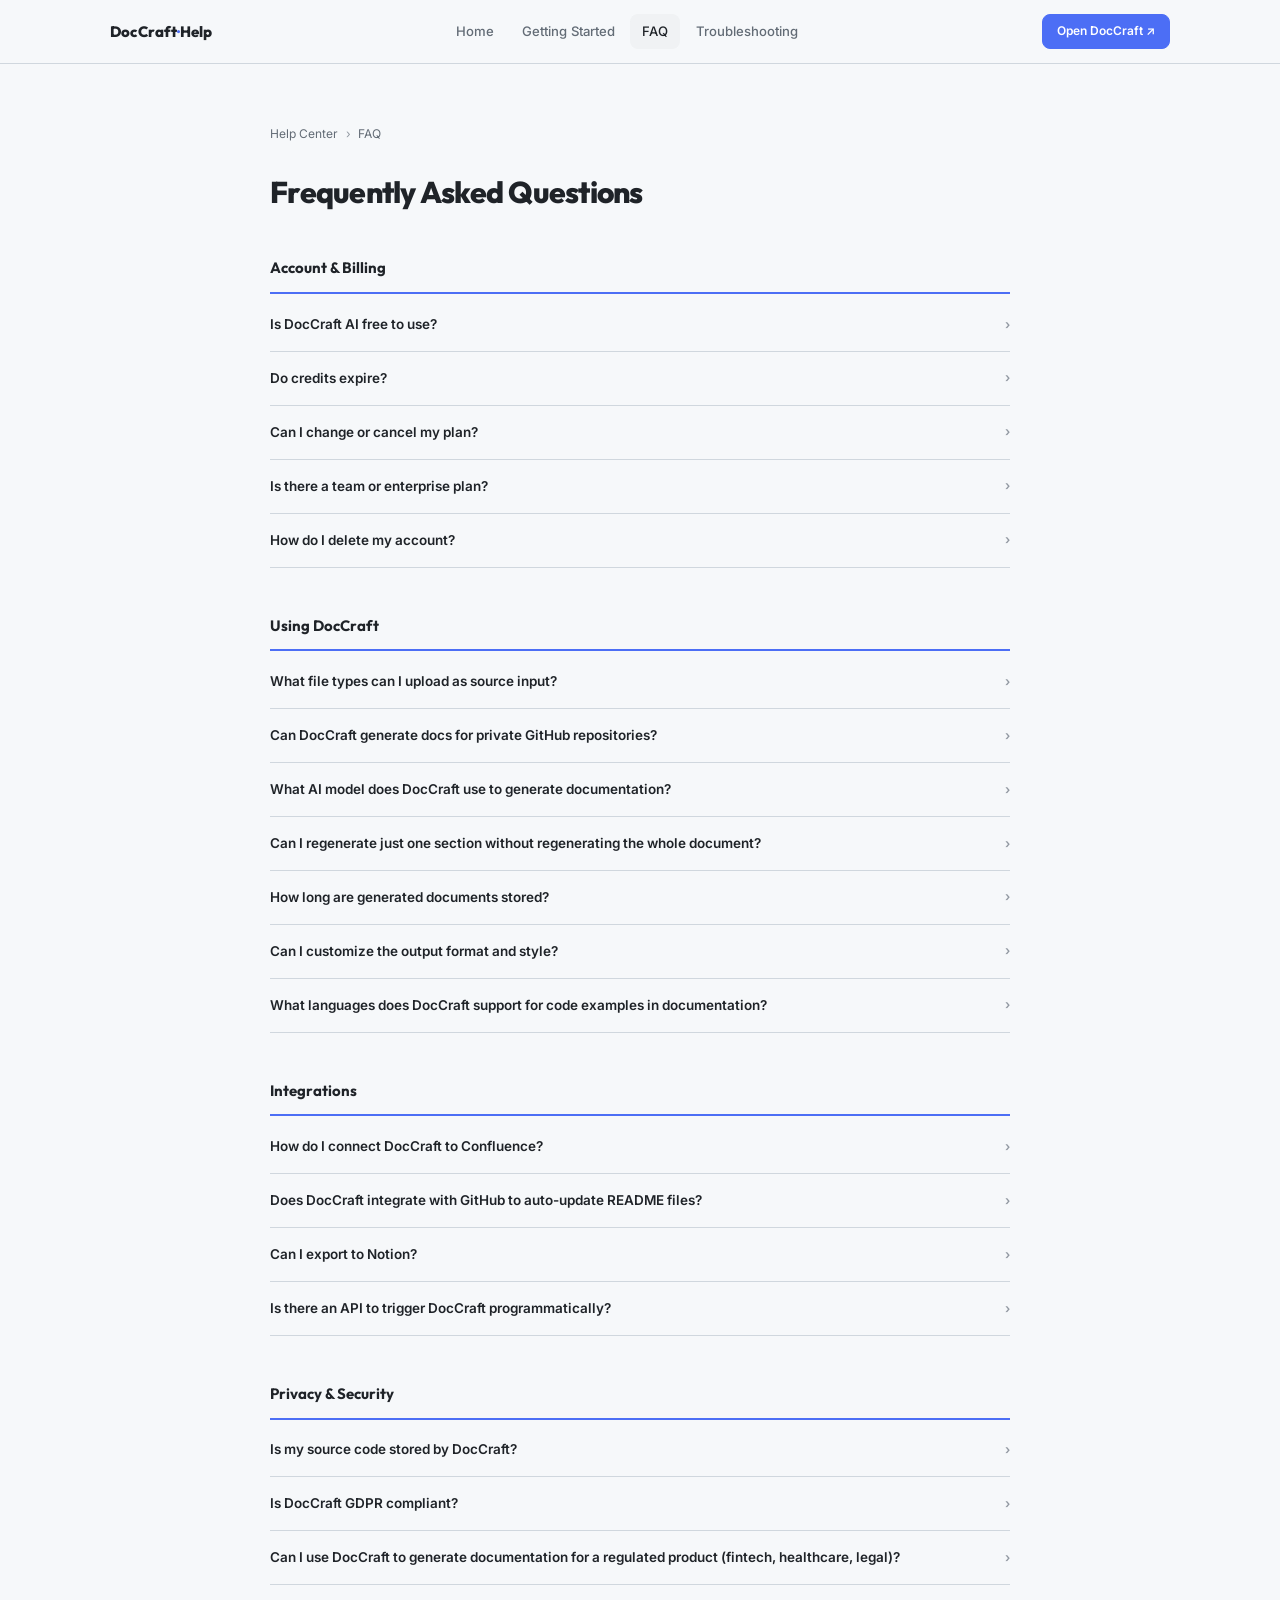
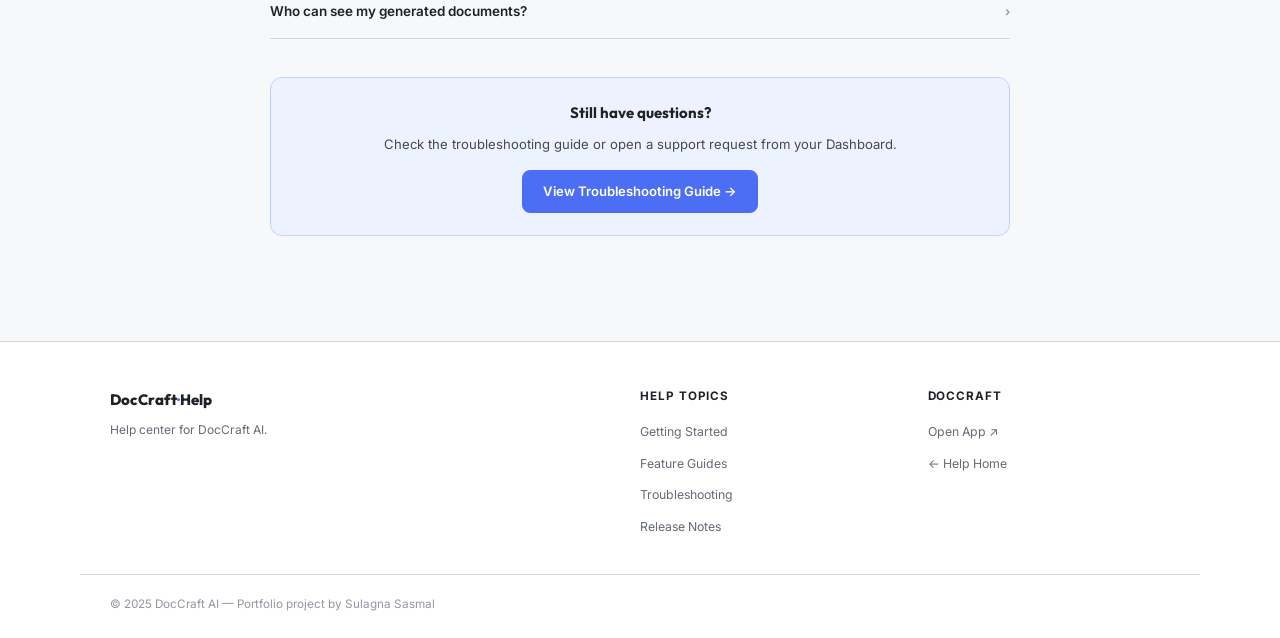
==== faq.html @ 80b824d0 "Initial commit: DocCraft AI Help Center — 7-page knowledge base" ====
<!DOCTYPE html>
<html lang="en">
<head>
<meta charset="UTF-8">
<meta name="viewport" content="width=device-width, initial-scale=1.0">
<title>Frequently Asked Questions — DocCraft Help Center</title>
<link rel="stylesheet" href="assets/css/style.css">
</head>
<body>

<nav class="nav">
  <div class="nav-inner">
    <a href="index.html" class="nav-brand">DocCraft<span>·</span>Help</a>
    <div class="nav-links">
      <a href="index.html" class="nav-link">Home</a>
      <a href="getting-started.html" class="nav-link">Getting Started</a>
      <a href="faq.html" class="nav-link active">FAQ</a>
      <a href="troubleshooting.html" class="nav-link">Troubleshooting</a>
    </div>
    <div class="nav-actions">
      <a href="https://doccraft-ten.vercel.app/" target="_blank" class="btn btn-indigo btn-sm">Open DocCraft ↗</a>
    </div>
  </div>
</nav>

<div style="max-width:var(--content-w);margin:0 auto;padding:3rem 2rem;">

  <div class="breadcrumb">
    <a href="index.html">Help Center</a>
    <span class="breadcrumb-sep">›</span>
    <span>FAQ</span>
  </div>

  <h1 style="font-family:var(--font-display);font-size:2rem;font-weight:800;color:var(--text);letter-spacing:-0.025em;margin:0.5rem 0 2rem;">Frequently Asked Questions</h1>

  <!-- SECTION 1 -->
  <div class="faq-section">
    <div class="faq-section-title">Account &amp; Billing</div>

    <div class="faq-item">
      <div class="faq-question">Is DocCraft AI free to use? <span class="faq-chevron">›</span></div>
      <div class="faq-answer">DocCraft offers a free tier that includes <strong>10 document generations per month</strong>. Free accounts also get access to all standard document types (API Reference, README, User Guide, Admin Docs, Release Notes) and all export formats. Paid plans are available for teams and higher usage volumes — see the Pricing page for current plans.</div>
    </div>

    <div class="faq-item">
      <div class="faq-question">Do credits expire? <span class="faq-chevron">›</span></div>
      <div class="faq-answer">Free-tier monthly generations reset on your account anniversary date each month. They do not roll over — unused generations in a given month are not added to the following month. Paid plan credits follow the same reset cycle unless otherwise specified in your plan terms.</div>
    </div>

    <div class="faq-item">
      <div class="faq-question">Can I change or cancel my plan? <span class="faq-chevron">›</span></div>
      <div class="faq-answer">Yes. You can upgrade, downgrade, or cancel from your Account Settings → Billing page at any time. Cancellation takes effect at the end of your current billing cycle. You retain access to all generated documents in your dashboard regardless of plan status.</div>
    </div>

    <div class="faq-item">
      <div class="faq-question">Is there a team or enterprise plan? <span class="faq-chevron">›</span></div>
      <div class="faq-answer">Team plans supporting multiple users, shared projects, and centralized billing are on the roadmap for 2025. Currently, DocCraft is designed for individual users. If you need team access, contact the support email to discuss early access options.</div>
    </div>

    <div class="faq-item">
      <div class="faq-question">How do I delete my account? <span class="faq-chevron">›</span></div>
      <div class="faq-answer">Navigate to Account Settings → Privacy → Delete Account. This permanently deletes all your documents, generation history, and account data. This action cannot be undone. If you have an active paid subscription, please cancel it first to avoid further charges.</div>
    </div>
  </div>

  <!-- SECTION 2 -->
  <div class="faq-section">
    <div class="faq-section-title">Using DocCraft</div>

    <div class="faq-item">
      <div class="faq-question">What file types can I upload as source input? <span class="faq-chevron">›</span></div>
      <div class="faq-answer">DocCraft accepts: <strong>OpenAPI/Swagger specs</strong> (<code>.yaml</code>, <code>.json</code>), <strong>Postman collections</strong> (<code>.json</code>), <strong>plain text and Markdown</strong> (<code>.txt</code>, <code>.md</code>), and <strong>code files</strong> (<code>.js</code>, <code>.py</code>, <code>.ts</code>, <code>.go</code>, <code>.java</code>, and others). You can also paste a GitHub repository URL directly — DocCraft will fetch the public repo contents.</div>
    </div>

    <div class="faq-item">
      <div class="faq-question">Can DocCraft generate docs for private GitHub repositories? <span class="faq-chevron">›</span></div>
      <div class="faq-answer">Direct private repo ingestion via GitHub URL is not currently supported. For private repos, the recommended approach is to export a Postman collection, export your OpenAPI spec, or copy/paste relevant source files directly into the DocCraft input field. Full GitHub OAuth integration (including private repo access) is planned.</div>
    </div>

    <div class="faq-item">
      <div class="faq-question">What AI model does DocCraft use to generate documentation? <span class="faq-chevron">›</span></div>
      <div class="faq-answer">DocCraft uses a combination of large language models optimized for technical writing tasks. The specific model combination and version is not disclosed as it may change as the product evolves. The output is post-processed with terminology normalization and structure formatting passes to ensure consistency across generated sections.</div>
    </div>

    <div class="faq-item">
      <div class="faq-question">Can I regenerate just one section without regenerating the whole document? <span class="faq-chevron">›</span></div>
      <div class="faq-answer">Yes. In the Document Editor, hover over any section and click the <strong>Regenerate</strong> icon (a circular arrow). A prompt field will appear allowing you to give specific instructions for that section — for example: "Make this more concise", "Add a Python code example", or "Rewrite this for non-technical users". Section-level regeneration does not affect other sections.</div>
    </div>

    <div class="faq-item">
      <div class="faq-question">How long are generated documents stored? <span class="faq-chevron">›</span></div>
      <div class="faq-answer">Generated documents are stored in your dashboard for <strong>90 days</strong> from creation date. After 90 days, documents are automatically deleted unless you have exported them or saved them to an integration. Free-tier users should export important documents promptly. Paid plan users may have extended storage — check your plan details.</div>
    </div>

    <div class="faq-item">
      <div class="faq-question">Can I customize the output format and style? <span class="faq-chevron">›</span></div>
      <div class="faq-answer">Yes. DocCraft supports <strong>custom tone instructions</strong> (technical, approachable, concise), section inclusion/exclusion, and custom templates. In Advanced Settings, you can specify a company style guide summary, preferred heading hierarchy, and terminology preferences. These are applied to the generation prompt before processing.</div>
    </div>

    <div class="faq-item">
      <div class="faq-question">What languages does DocCraft support for code examples in documentation? <span class="faq-chevron">›</span></div>
      <div class="faq-answer">When generating API references, DocCraft can produce code examples in <strong>Node.js, Python, cURL, Ruby, PHP, Go, and Java</strong>. Language selection is available in the Advanced Settings panel before generation. If your source is a typed language like TypeScript or Kotlin, DocCraft will maintain the original language for examples while offering translated examples in your selected secondary languages.</div>
    </div>
  </div>

  <!-- SECTION 3 -->
  <div class="faq-section">
    <div class="faq-section-title">Integrations</div>

    <div class="faq-item">
      <div class="faq-question">How do I connect DocCraft to Confluence? <span class="faq-chevron">›</span></div>
      <div class="faq-answer">Go to <strong>Settings → Integrations → Confluence</strong>. You'll need your Confluence Cloud workspace URL (e.g., <code>https://yourcompany.atlassian.net</code>) and a Confluence API token. You can generate an API token at <code>id.atlassian.com → Security → API tokens</code>. Once connected, you can select a target Space and parent page before exporting any document.</div>
    </div>

    <div class="faq-item">
      <div class="faq-question">Does DocCraft integrate with GitHub to auto-update README files? <span class="faq-chevron">›</span></div>
      <div class="faq-answer">Auto-push to GitHub is not yet available. Currently, you export your generated README as a Markdown file and commit it to your repository manually. A GitHub integration that allows direct push (including PR creation) is in active development.</div>
    </div>

    <div class="faq-item">
      <div class="faq-question">Can I export to Notion? <span class="faq-chevron">›</span></div>
      <div class="faq-answer">Notion export via the Notion API is on the roadmap. Currently, the best workaround is to export your document as Markdown and use Notion's built-in Markdown import feature (Block menu → Import → Text &amp; Markdown). Notion does not preserve all HTML structure from the HTML export, so Markdown is the recommended format for Notion.</div>
    </div>

    <div class="faq-item">
      <div class="faq-question">Is there an API to trigger DocCraft programmatically? <span class="faq-chevron">›</span></div>
      <div class="faq-answer">A DocCraft REST API is in development and expected in 2025 H1. The API will allow trigger-based generation from CI/CD pipelines (e.g., regenerate API reference on every OpenAPI spec change) and programmatic export to connected destinations. Early API access is available — contact support if you have an enterprise use case.</div>
    </div>
  </div>

  <!-- SECTION 4 -->
  <div class="faq-section">
    <div class="faq-section-title">Privacy &amp; Security</div>

    <div class="faq-item">
      <div class="faq-question">Is my source code stored by DocCraft? <span class="faq-chevron">›</span></div>
      <div class="faq-answer">Source material you upload is processed in-memory for generation and is <strong>not persistently stored</strong> after generation completes. The generated document output is stored in your dashboard (see storage policy above). DocCraft does not use your source code to train or fine-tune AI models. See the full Privacy Policy for details.</div>
    </div>

    <div class="faq-item">
      <div class="faq-question">Is DocCraft GDPR compliant? <span class="faq-chevron">›</span></div>
      <div class="faq-answer">DocCraft processes data in compliance with GDPR. User data is stored in EU-region infrastructure. You can request a full data export or account deletion at any time from Account Settings → Privacy. Data deletion requests are fulfilled within 30 days of submission.</div>
    </div>

    <div class="faq-item">
      <div class="faq-question">Can I use DocCraft to generate documentation for a regulated product (fintech, healthcare, legal)? <span class="faq-chevron">›</span></div>
      <div class="faq-answer">DocCraft can generate draft documentation for regulated products. However, all AI-generated content must be reviewed, verified, and approved by qualified human reviewers before use in production, regulatory submissions, or customer-facing materials. DocCraft output is a starting point, not a compliance-ready final deliverable.</div>
    </div>

    <div class="faq-item">
      <div class="faq-question">Who can see my generated documents? <span class="faq-chevron">›</span></div>
      <div class="faq-answer">By default, all documents are <strong>private</strong> — visible only to your account. DocCraft does not have a public sharing feature at this time. When you export a document, the exported file exists only on your local device. No team members, DocCraft staff, or third parties can access your documents without your explicit sharing action.</div>
    </div>
  </div>

  <div style="background:var(--indigo-light);border:1px solid var(--indigo-border);border-radius:var(--radius-lg);padding:1.5rem;text-align:center;margin-top:2rem;">
    <div style="font-family:var(--font-display);font-weight:700;color:var(--text);margin-bottom:0.5rem;">Still have questions?</div>
    <p style="font-size:0.875rem;color:var(--text-2);margin-bottom:1rem;">Check the troubleshooting guide or open a support request from your Dashboard.</p>
    <a href="troubleshooting.html" class="btn btn-indigo">View Troubleshooting Guide →</a>
  </div>

</div>

<footer class="footer">
  <div class="footer-grid">
    <div><div class="footer-brand">DocCraft<span>·</span>Help</div><p class="footer-desc">Help center for DocCraft AI.</p></div>
    <div>
      <div class="footer-col-title">Help Topics</div>
      <ul class="footer-links">
        <li><a href="getting-started.html">Getting Started</a></li>
        <li><a href="feature-generate.html">Feature Guides</a></li>
        <li><a href="troubleshooting.html">Troubleshooting</a></li>
        <li><a href="release-notes.html">Release Notes</a></li>
      </ul>
    </div>
    <div>
      <div class="footer-col-title">DocCraft</div>
      <ul class="footer-links">
        <li><a href="https://doccraft-ten.vercel.app/" target="_blank">Open App ↗</a></li>
        <li><a href="index.html">← Help Home</a></li>
      </ul>
    </div>
  </div>
  <div class="footer-bottom"><span class="footer-copyright">© 2025 DocCraft AI — Portfolio project by Sulagna Sasmal</span></div>
</footer>

<script src="assets/js/search.js"></script>
</body>
</html>
---- assets/css/style.css ----
/* ============================================================
   DocCraft Help Center — Style System
   Design: Indigo primary · Outfit · Inter · JetBrains Mono
   ============================================================ */

@import url('https://fonts.googleapis.com/css2?family=Outfit:wght@300;400;500;600;700;800&family=Inter:wght@400;500;600&family=JetBrains+Mono:wght@400;500&display=swap');

*, *::before, *::after { margin: 0; padding: 0; box-sizing: border-box; }
html { font-size: 15px; scroll-behavior: smooth; }

:root {
  --bg: #f6f8fa; --bg-card: #fff; --bg-hover: #f0f2f4; --bg-tag: #eaeef2;
  --border: #d0d7de; --border-dark: #b0b8c2;
  --text: #1f2328; --text-2: #424a53; --text-3: #636c76; --text-4: #9198a1;

  --indigo: #4c6ef5; --indigo-hover: #3b5bdb; --indigo-light: #edf2ff; --indigo-border: #c5d0fd;
  --amber: #d97706; --amber-hover: #b45309; --amber-bg: #fffbeb; --amber-border: #fde68a;
  --teal: #0d9488; --teal-bg: #f0fdfa; --teal-border: #99f6e4;
  --green: #1a7f37; --green-bg: #dafbe1; --green-border: #99e6b0;
  --red: #cf222e; --red-bg: #ffebe9; --red-border: #ffcecb;
  --purple: #7c3aed; --purple-bg: #f5f3ff; --purple-border: #ddd6fe;
  --orange: #c2410c; --orange-bg: #fff7ed; --orange-border: #fed7aa;

  --code-bg: #0f172a; --code-text: #e2e8f0;
  --nav-h: 64px; --wide-w: 1120px; --content-w: 800px;
  --radius: 8px; --radius-lg: 12px;
  --shadow: 0 1px 3px rgba(31,35,40,0.08), 0 4px 12px rgba(31,35,40,0.04);
  --shadow-lg: 0 4px 16px rgba(31,35,40,0.12);
  --font-display: 'Outfit', system-ui, sans-serif;
  --font-body: 'Inter', system-ui, sans-serif;
  --font-mono: 'JetBrains Mono', monospace;
}

body { font-family: var(--font-body); background: var(--bg); color: var(--text); line-height: 1.7; }
::-webkit-scrollbar { width: 6px; } ::-webkit-scrollbar-thumb { background: var(--border-dark); border-radius: 10px; }

/* NAV */
.nav { position: sticky; top: 0; z-index: 100; height: var(--nav-h); background: rgba(246,248,250,0.95); backdrop-filter: blur(12px); border-bottom: 1px solid var(--border); display: flex; align-items: center; }
.nav-inner { max-width: var(--wide-w); margin: 0 auto; padding: 0 2rem; width: 100%; display: flex; align-items: center; justify-content: space-between; gap: 2rem; }
.nav-brand { font-family: var(--font-display); font-size: 1rem; font-weight: 800; color: var(--text); text-decoration: none; }
.nav-brand span { color: var(--indigo); }
.nav-links { display: flex; align-items: center; gap: 0.25rem; }
.nav-link { color: var(--text-3); text-decoration: none; font-size: 0.875rem; font-weight: 500; padding: 6px 12px; border-radius: var(--radius); transition: all 0.15s; }
.nav-link:hover, .nav-link.active { background: var(--bg-hover); color: var(--text); }
.nav-actions { display: flex; align-items: center; gap: 0.5rem; }

/* BUTTONS */
.btn { display: inline-flex; align-items: center; gap: 6px; font-family: var(--font-body); font-size: 0.875rem; font-weight: 600; padding: 9px 20px; border-radius: var(--radius); text-decoration: none; transition: all 0.15s; cursor: pointer; border: none; white-space: nowrap; }
.btn-indigo { background: var(--indigo); color: #fff; border: 1px solid var(--indigo); }
.btn-indigo:hover { background: var(--indigo-hover); border-color: var(--indigo-hover); }
.btn-amber { background: var(--amber); color: #fff; border: 1px solid var(--amber); }
.btn-amber:hover { background: var(--amber-hover); }
.btn-outline { background: transparent; color: var(--text-2); border: 1px solid var(--border); }
.btn-outline:hover { background: var(--bg-hover); color: var(--text); border-color: var(--border-dark); }
.btn-sm { padding: 6px 14px; font-size: 0.8rem; }

/* BADGES */
.badge { display: inline-flex; align-items: center; gap: 4px; font-family: var(--font-mono); font-size: 0.68rem; font-weight: 500; line-height: 1; padding: 3px 8px; border-radius: 20px; white-space: nowrap; }
.badge-indigo { background: var(--indigo-light); color: var(--indigo); border: 1px solid var(--indigo-border); }
.badge-amber { background: var(--amber-bg); color: var(--amber); border: 1px solid var(--amber-border); }
.badge-green { background: var(--green-bg); color: var(--green); border: 1px solid var(--green-border); }
.badge-teal { background: var(--teal-bg); color: var(--teal); border: 1px solid var(--teal-border); }
.badge-red { background: var(--red-bg); color: var(--red); border: 1px solid var(--red-border); }
.badge-gray { background: var(--bg-tag); color: var(--text-2); border: 1px solid var(--border); }
.badge-purple { background: var(--purple-bg); color: var(--purple); border: 1px solid var(--purple-border); }
.badge-orange { background: var(--orange-bg); color: var(--orange); border: 1px solid var(--orange-border); }

/* LAYOUT */
.container { max-width: var(--wide-w); margin: 0 auto; padding: 0 2rem; }
.container-narrow { max-width: var(--content-w); margin: 0 auto; padding: 0 2rem; }
.section { padding: 4rem 0; }
.section-label { font-family: var(--font-mono); font-size: 0.68rem; font-weight: 700; letter-spacing: 0.12em; text-transform: uppercase; color: var(--indigo); margin-bottom: 0.5rem; }
.section-title { font-family: var(--font-display); font-size: clamp(1.5rem,3vw,2rem); font-weight: 800; color: var(--text); letter-spacing: -0.02em; margin-bottom: 0.75rem; }
.section-sub { color: var(--text-3); font-size: 0.95rem; line-height: 1.75; max-width: 540px; }
.divider { border: none; border-top: 1px solid var(--border); }

/* HERO SEARCH */
.help-hero { background: linear-gradient(160deg, var(--indigo-light) 0%, var(--bg) 60%); border-bottom: 1px solid var(--border); padding: 4rem 0 3rem; text-align: center; }
.help-hero h1 { font-family: var(--font-display); font-size: clamp(1.75rem,4vw,2.75rem); font-weight: 800; color: var(--text); letter-spacing: -0.025em; margin-bottom: 0.75rem; }
.help-hero p { color: var(--text-2); font-size: 1rem; margin-bottom: 2rem; }
.help-search-wrap { max-width: 560px; margin: 0 auto; position: relative; }
.help-search { width: 100%; padding: 14px 120px 14px 20px; border: 2px solid var(--border); border-radius: 40px; font-size: 0.95rem; background: var(--bg-card); color: var(--text); font-family: var(--font-body); outline: none; box-shadow: var(--shadow); }
.help-search:focus { border-color: var(--indigo); }
.help-search-btn { position: absolute; right: 6px; top: 50%; transform: translateY(-50%); background: var(--indigo); color: #fff; border: none; padding: 8px 20px; border-radius: 30px; font-size: 0.82rem; font-weight: 600; cursor: pointer; font-family: var(--font-body); }
.popular-chips { display: flex; gap: 0.5rem; justify-content: center; flex-wrap: wrap; margin-top: 1.25rem; }
.popular-chip { font-size: 0.78rem; padding: 5px 12px; background: var(--bg-card); border: 1px solid var(--border); border-radius: 20px; color: var(--text-3); cursor: pointer; text-decoration: none; transition: all 0.15s; }
.popular-chip:hover { border-color: var(--indigo); color: var(--indigo); background: var(--indigo-light); }

/* CATEGORY CARDS */
.category-grid { display: grid; grid-template-columns: repeat(3,1fr); gap: 1.25rem; margin-top: 2rem; }
.category-card { background: var(--bg-card); border: 1px solid var(--border); border-radius: var(--radius-lg); padding: 1.5rem; text-decoration: none; transition: all 0.2s; display: flex; align-items: flex-start; gap: 1rem; }
.category-card:hover { box-shadow: var(--shadow-lg); border-color: var(--indigo); transform: translateY(-2px); }
.category-icon { width: 40px; height: 40px; border-radius: var(--radius); background: var(--indigo-light); display: flex; align-items: center; justify-content: center; font-size: 1.1rem; flex-shrink: 0; }
.category-card-title { font-family: var(--font-display); font-weight: 700; color: var(--text); font-size: 0.9rem; margin-bottom: 0.25rem; }
.category-card-count { font-size: 0.76rem; color: var(--text-3); }

/* ARTICLE LIST */
.article-item { display: flex; align-items: flex-start; gap: 0.75rem; padding: 0.9rem 0; border-bottom: 1px solid var(--border); text-decoration: none; }
.article-item:last-child { border-bottom: none; }
.article-item:hover .article-title { color: var(--indigo); }
.article-icon { color: var(--text-4); font-size: 0.85rem; margin-top: 3px; flex-shrink: 0; }
.article-title { font-size: 0.875rem; font-weight: 600; color: var(--text); display: block; margin-bottom: 0.2rem; }
.article-meta { font-size: 0.75rem; color: var(--text-4); display: flex; gap: 1rem; }

/* STEP CONTENT */
.step-list { display: flex; flex-direction: column; gap: 3rem; margin-top: 2rem; }
.step-item { display: flex; gap: 1.5rem; }
.step-badge { width: 36px; height: 36px; border-radius: 50%; background: var(--indigo); color: #fff; display: flex; align-items: center; justify-content: center; font-family: var(--font-display); font-weight: 800; font-size: 0.9rem; flex-shrink: 0; margin-top: 3px; }
.step-body {}
.step-title { font-family: var(--font-display); font-size: 1.15rem; font-weight: 700; color: var(--text); margin-bottom: 0.75rem; }
.step-body p { font-size: 0.9rem; color: var(--text-2); line-height: 1.85; margin-bottom: 0.75rem; }
.step-body ul, .step-body ol { color: var(--text-2); font-size: 0.88rem; padding-left: 1.5rem; margin-bottom: 0.75rem; }
.step-body li { line-height: 1.75; margin-bottom: 0.3rem; }
.step-body strong { color: var(--text); font-weight: 600; }
.step-body code { font-family: var(--font-mono); font-size: 0.82em; background: var(--bg-tag); padding: 1px 6px; border-radius: 4px; color: var(--indigo); border: 1px solid var(--border); }

/* CALLOUTS */
.callout { border-radius: var(--radius); padding: 1rem 1.25rem; margin: 1.25rem 0; border-left: 3px solid; }
.callout-title { font-family: var(--font-mono); font-size: 0.7rem; font-weight: 700; text-transform: uppercase; letter-spacing: 0.08em; margin-bottom: 0.35rem; }
.callout p { font-size: 0.875rem; line-height: 1.7; color: var(--text-2); margin: 0; }
.callout-tip { background: var(--teal-bg); border-color: var(--teal); } .callout-tip .callout-title { color: var(--teal); }
.callout-note { background: var(--indigo-light); border-color: var(--indigo); } .callout-note .callout-title { color: var(--indigo); }
.callout-warning { background: var(--orange-bg); border-color: var(--orange); } .callout-warning .callout-title { color: var(--orange); }
.callout-danger { background: var(--red-bg); border-color: var(--red); } .callout-danger .callout-title { color: var(--red); }

/* CODE BLOCK */
.code-block { background: var(--code-bg); color: var(--code-text); border-radius: var(--radius); padding: 1.25rem 1.5rem; margin: 1rem 0; font-family: var(--font-mono); font-size: 0.8rem; line-height: 1.8; overflow-x: auto; white-space: pre; }

/* FAQ ACCORDION */
.faq-section { margin-bottom: 2.5rem; }
.faq-section-title { font-family: var(--font-display); font-size: 1rem; font-weight: 700; color: var(--text); padding: 0.5rem 0 0.75rem; border-bottom: 2px solid var(--indigo); margin-bottom: 0.25rem; }
.faq-item { border-bottom: 1px solid var(--border); }
.faq-question { display: flex; align-items: center; justify-content: space-between; padding: 1rem 0; cursor: pointer; font-weight: 600; font-size: 0.9rem; color: var(--text); gap: 1rem; user-select: none; }
.faq-question:hover { color: var(--indigo); }
.faq-chevron { color: var(--text-4); font-size: 0.85rem; transition: transform 0.2s; flex-shrink: 0; }
.faq-item.open .faq-chevron { transform: rotate(90deg); }
.faq-answer { display: none; padding: 0 0 1rem; font-size: 0.875rem; color: var(--text-2); line-height: 1.8; }
.faq-item.open .faq-answer { display: block; }

/* TROUBLESHOOT CARDS */
.troubleshoot-card { background: var(--bg-card); border: 1px solid var(--border); border-radius: var(--radius-lg); padding: 1.5rem; margin-bottom: 1.25rem; }
.troubleshoot-problem { font-family: var(--font-display); font-size: 1rem; font-weight: 700; color: var(--text); margin-bottom: 0.5rem; }
.troubleshoot-cause { font-size: 0.83rem; color: var(--text-3); margin-bottom: 1rem; font-style: italic; }
.troubleshoot-steps { font-size: 0.875rem; color: var(--text-2); }
.troubleshoot-steps ol { padding-left: 1.25rem; }
.troubleshoot-steps li { margin-bottom: 0.4rem; line-height: 1.7; }
.troubleshoot-steps code { font-family: var(--font-mono); font-size: 0.82em; background: var(--bg-tag); padding: 1px 6px; border-radius: 4px; color: var(--indigo); border: 1px solid var(--border); }

/* RELEASE NOTES TIMELINE */
.release-item { display: flex; gap: 1.5rem; padding: 2rem 0; border-bottom: 1px solid var(--border); }
.release-item:first-child { padding-top: 0; }
.release-meta { flex: 0 0 120px; }
.release-version { font-family: var(--font-display); font-size: 1rem; font-weight: 800; color: var(--text); }
.release-date { font-family: var(--font-mono); font-size: 0.72rem; color: var(--text-4); margin-top: 0.25rem; }
.release-body {}
.release-section-title { font-family: var(--font-mono); font-size: 0.68rem; font-weight: 700; text-transform: uppercase; letter-spacing: 0.08em; margin: 0.75rem 0 0.5rem; }
.release-section-new { color: var(--green); }
.release-section-improved { color: var(--indigo); }
.release-section-fixed { color: var(--orange); }
.release-body ul { padding-left: 1.25rem; }
.release-body li { font-size: 0.85rem; color: var(--text-2); line-height: 1.7; margin-bottom: 0.3rem; }

/* BREADCRUMB */
.breadcrumb { display: flex; align-items: center; gap: 0.5rem; font-size: 0.8rem; color: var(--text-3); padding: 1rem 0; flex-wrap: wrap; }
.breadcrumb a { color: var(--text-3); text-decoration: none; }
.breadcrumb a:hover { color: var(--indigo); }
.breadcrumb-sep { color: var(--text-4); }

/* FOOTER */
.footer { background: var(--bg-card); border-top: 1px solid var(--border); padding: 3rem 0 1.5rem; margin-top: 4rem; }
.footer-grid { max-width: var(--wide-w); margin: 0 auto; padding: 0 2rem; display: grid; grid-template-columns: 2fr 1fr 1fr; gap: 3rem; }
.footer-brand { font-family: var(--font-display); font-size: 1rem; font-weight: 800; color: var(--text); }
.footer-brand span { color: var(--indigo); }
.footer-desc { font-size: 0.8rem; color: var(--text-3); line-height: 1.7; margin-top: 0.5rem; }
.footer-col-title { font-size: 0.78rem; font-weight: 700; text-transform: uppercase; letter-spacing: 0.08em; color: var(--text); margin-bottom: 0.75rem; }
.footer-links { list-style: none; }
.footer-links li { margin-bottom: 0.4rem; }
.footer-links a { font-size: 0.82rem; color: var(--text-3); text-decoration: none; }
.footer-links a:hover { color: var(--indigo); }
.footer-bottom { max-width: var(--wide-w); margin: 2rem auto 0; padding: 1rem 2rem 0; border-top: 1px solid var(--border); }
.footer-copyright { font-size: 0.78rem; color: var(--text-4); }

@media (max-width: 1024px) { .category-grid { grid-template-columns: repeat(2,1fr); } }
@media (max-width: 768px) { .category-grid { grid-template-columns: 1fr; } .nav-links { display: none; } .footer-grid { grid-template-columns: 1fr; gap: 2rem; } }
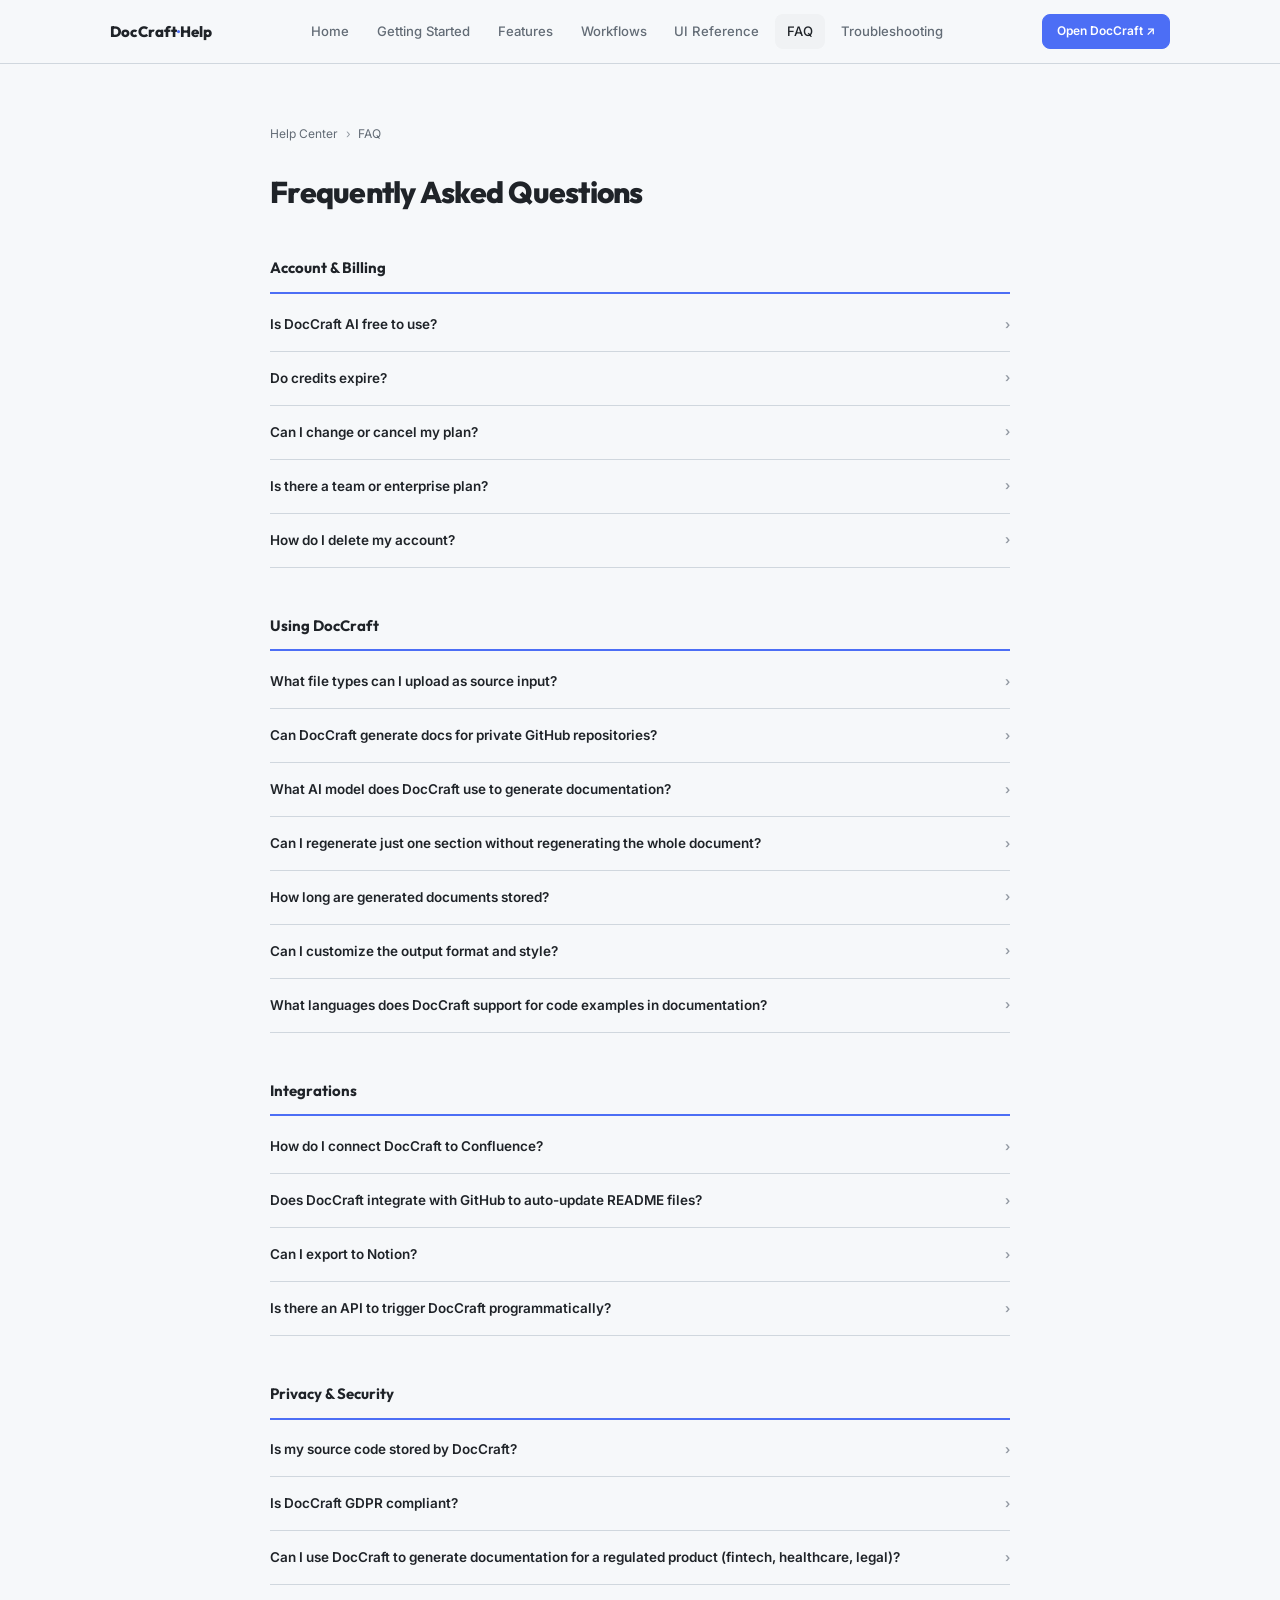
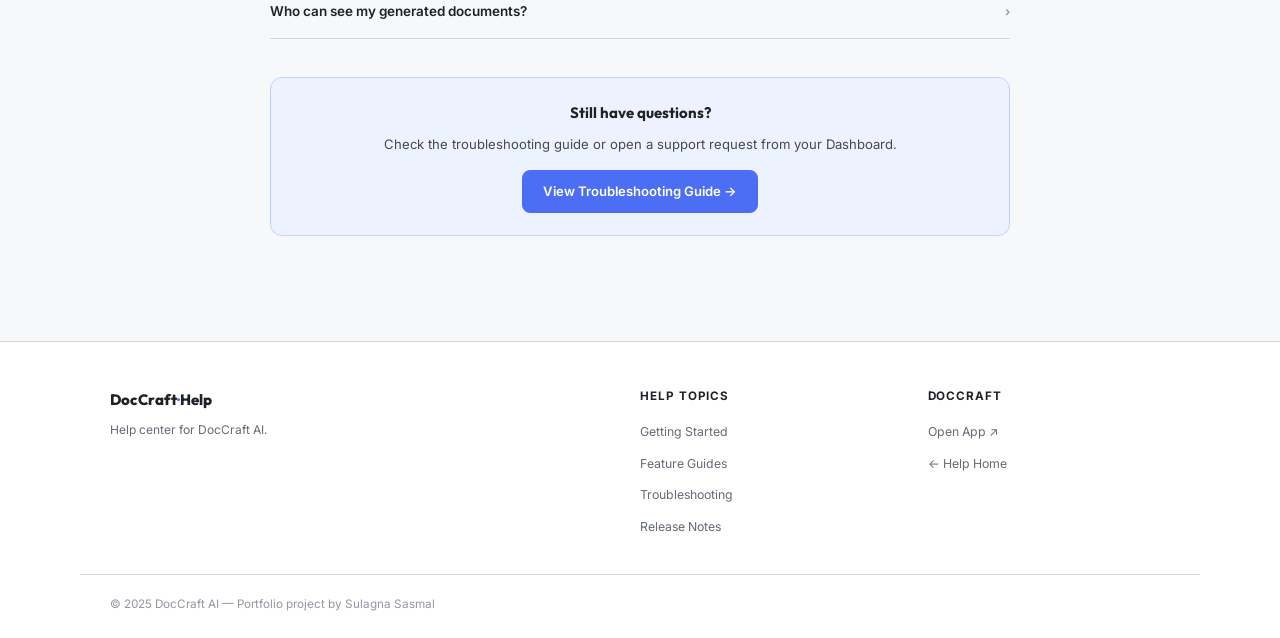
==== commit a09528ff: "Phase 4: Add workflow guides and UI reference — task-based help docs" ====
--- a/faq.html
+++ b/faq.html
@@ -14,6 +14,9 @@
     <div class="nav-links">
       <a href="index.html" class="nav-link">Home</a>
       <a href="getting-started.html" class="nav-link">Getting Started</a>
+      <a href="feature-generate.html" class="nav-link">Features</a>
+      <a href="workflows.html" class="nav-link">Workflows</a>
+      <a href="ui-reference.html" class="nav-link">UI Reference</a>
       <a href="faq.html" class="nav-link active">FAQ</a>
       <a href="troubleshooting.html" class="nav-link">Troubleshooting</a>
     </div>
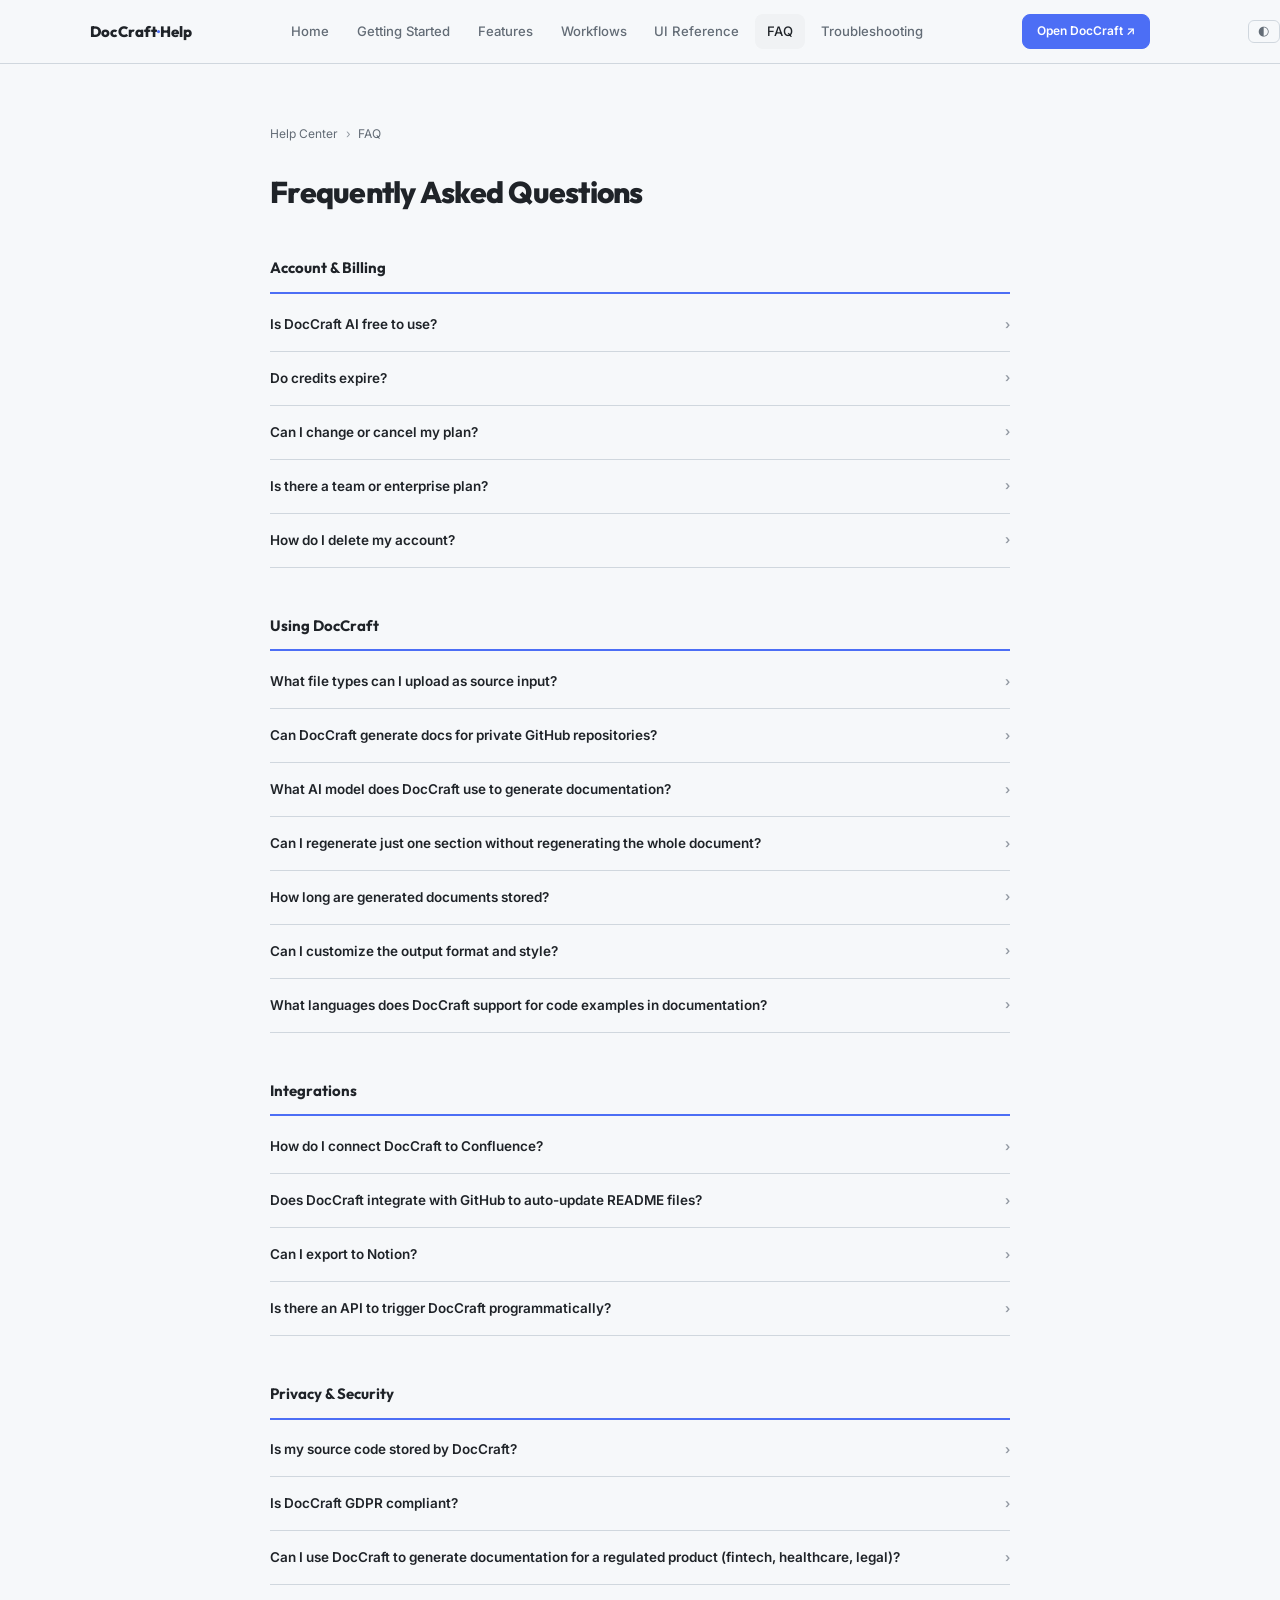
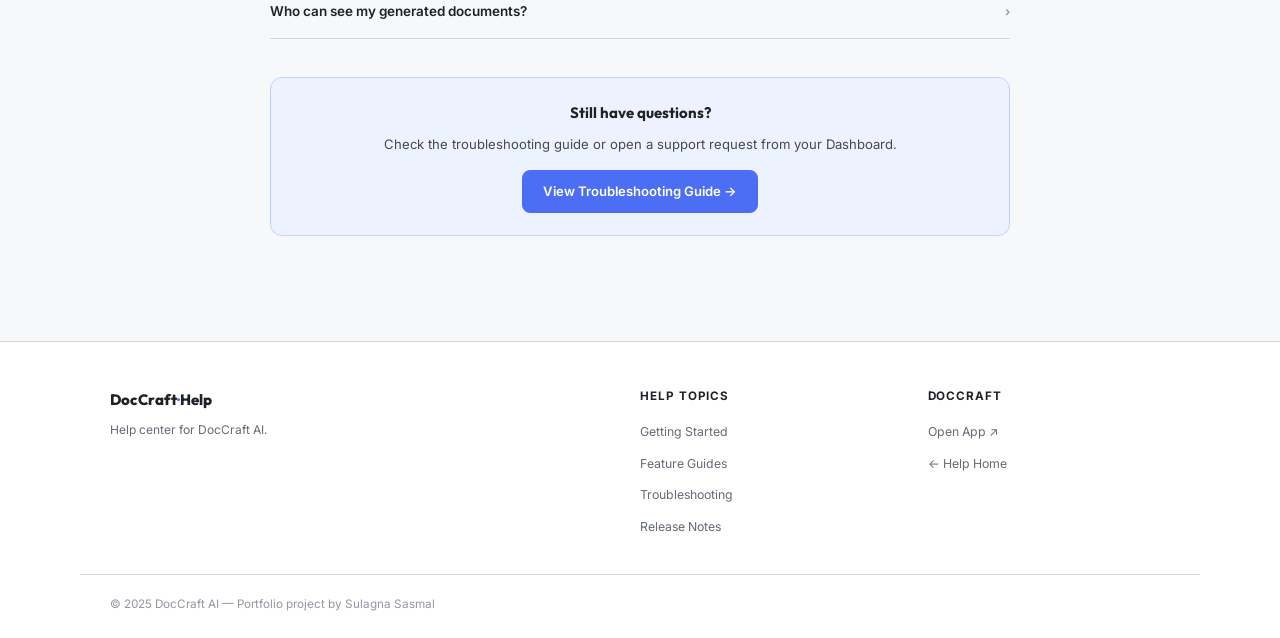
==== commit f71e2f3d: "Add dark/light mode, theme.js, and README - Add dark theme CSS to style.css ([data-theme="dark"] var" ====
--- a/faq.html
+++ b/faq.html
@@ -5,6 +5,7 @@
 <meta name="viewport" content="width=device-width, initial-scale=1.0">
 <title>Frequently Asked Questions — DocCraft Help Center</title>
 <link rel="stylesheet" href="assets/css/style.css">
+<script>(function(){var t=localStorage.getItem("theme");if(t)document.documentElement.setAttribute("data-theme",t);else if(window.matchMedia("(prefers-color-scheme:dark)").matches)document.documentElement.setAttribute("data-theme","dark");else document.documentElement.setAttribute("data-theme","light");})()</script>
 </head>
 <body>
 
@@ -24,6 +25,7 @@
       <a href="https://doccraft-ten.vercel.app/" target="_blank" class="btn btn-indigo btn-sm">Open DocCraft ↗</a>
     </div>
   </div>
+  <button class="theme-toggle" id="theme-toggle" aria-label="Toggle dark mode">&#9680;</button>
 </nav>
 
 <div style="max-width:var(--content-w);margin:0 auto;padding:3rem 2rem;">
@@ -188,5 +190,6 @@
 </footer>
 
 <script src="assets/js/search.js"></script>
+<script src="assets/js/theme.js"></script>
 </body>
 </html>
--- a/assets/css/style.css
+++ b/assets/css/style.css
@@ -182,3 +182,39 @@
 
 @media (max-width: 1024px) { .category-grid { grid-template-columns: repeat(2,1fr); } }
 @media (max-width: 768px) { .category-grid { grid-template-columns: 1fr; } .nav-links { display: none; } .footer-grid { grid-template-columns: 1fr; gap: 2rem; } }
+
+/* ═══════════════════════════════════════════════
+   DARK THEME
+   ═══════════════════════════════════════════════ */
+[data-theme="dark"] {
+  --bg:          #0f172a;
+  --bg-card:     #1e293b;
+  --bg-hover:    #334155;
+  --bg-tag:      #1e293b;
+  --border:      #334155;
+  --border-dark: #475569;
+  --text:        #f1f5f9;
+  --text-2:      #cbd5e1;
+  --text-3:      #94a3b8;
+  --text-4:      #64748b;
+  --code-bg:     #0f172a;
+  --code-text:   #e2e8f0;
+}
+[data-theme="dark"] .nav { background: rgba(15,23,42,0.95); border-bottom-color: var(--border); }
+[data-theme="dark"] body { background: var(--bg); color: var(--text); }
+
+/* Theme toggle */
+.theme-toggle {
+  background: none;
+  border: 1px solid var(--border);
+  color: var(--text-3);
+  cursor: pointer;
+  border-radius: 6px;
+  padding: 0.3rem 0.65rem;
+  font-size: 0.85rem;
+  line-height: 1;
+  margin-left: 0.5rem;
+  transition: background 0.15s, color 0.15s;
+}
+.theme-toggle:hover { background: var(--bg-hover); color: var(--text); }
+
